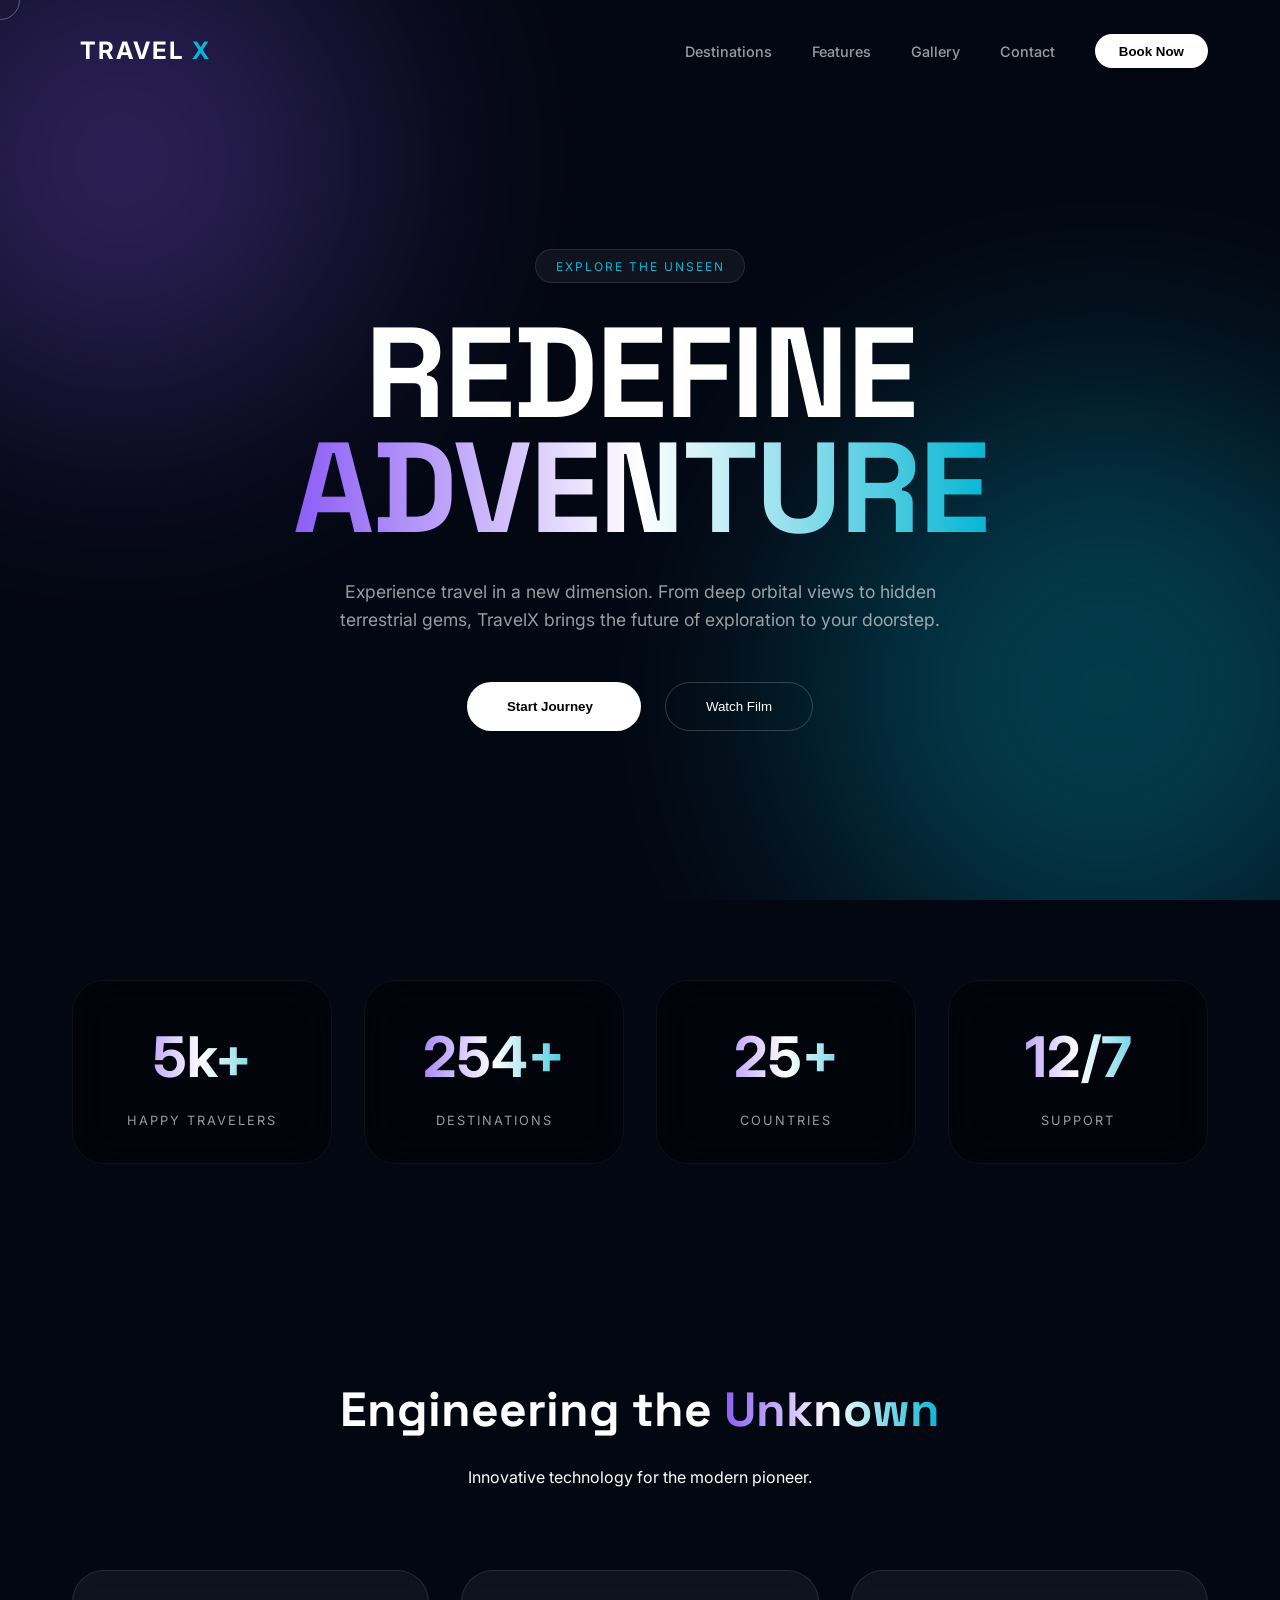
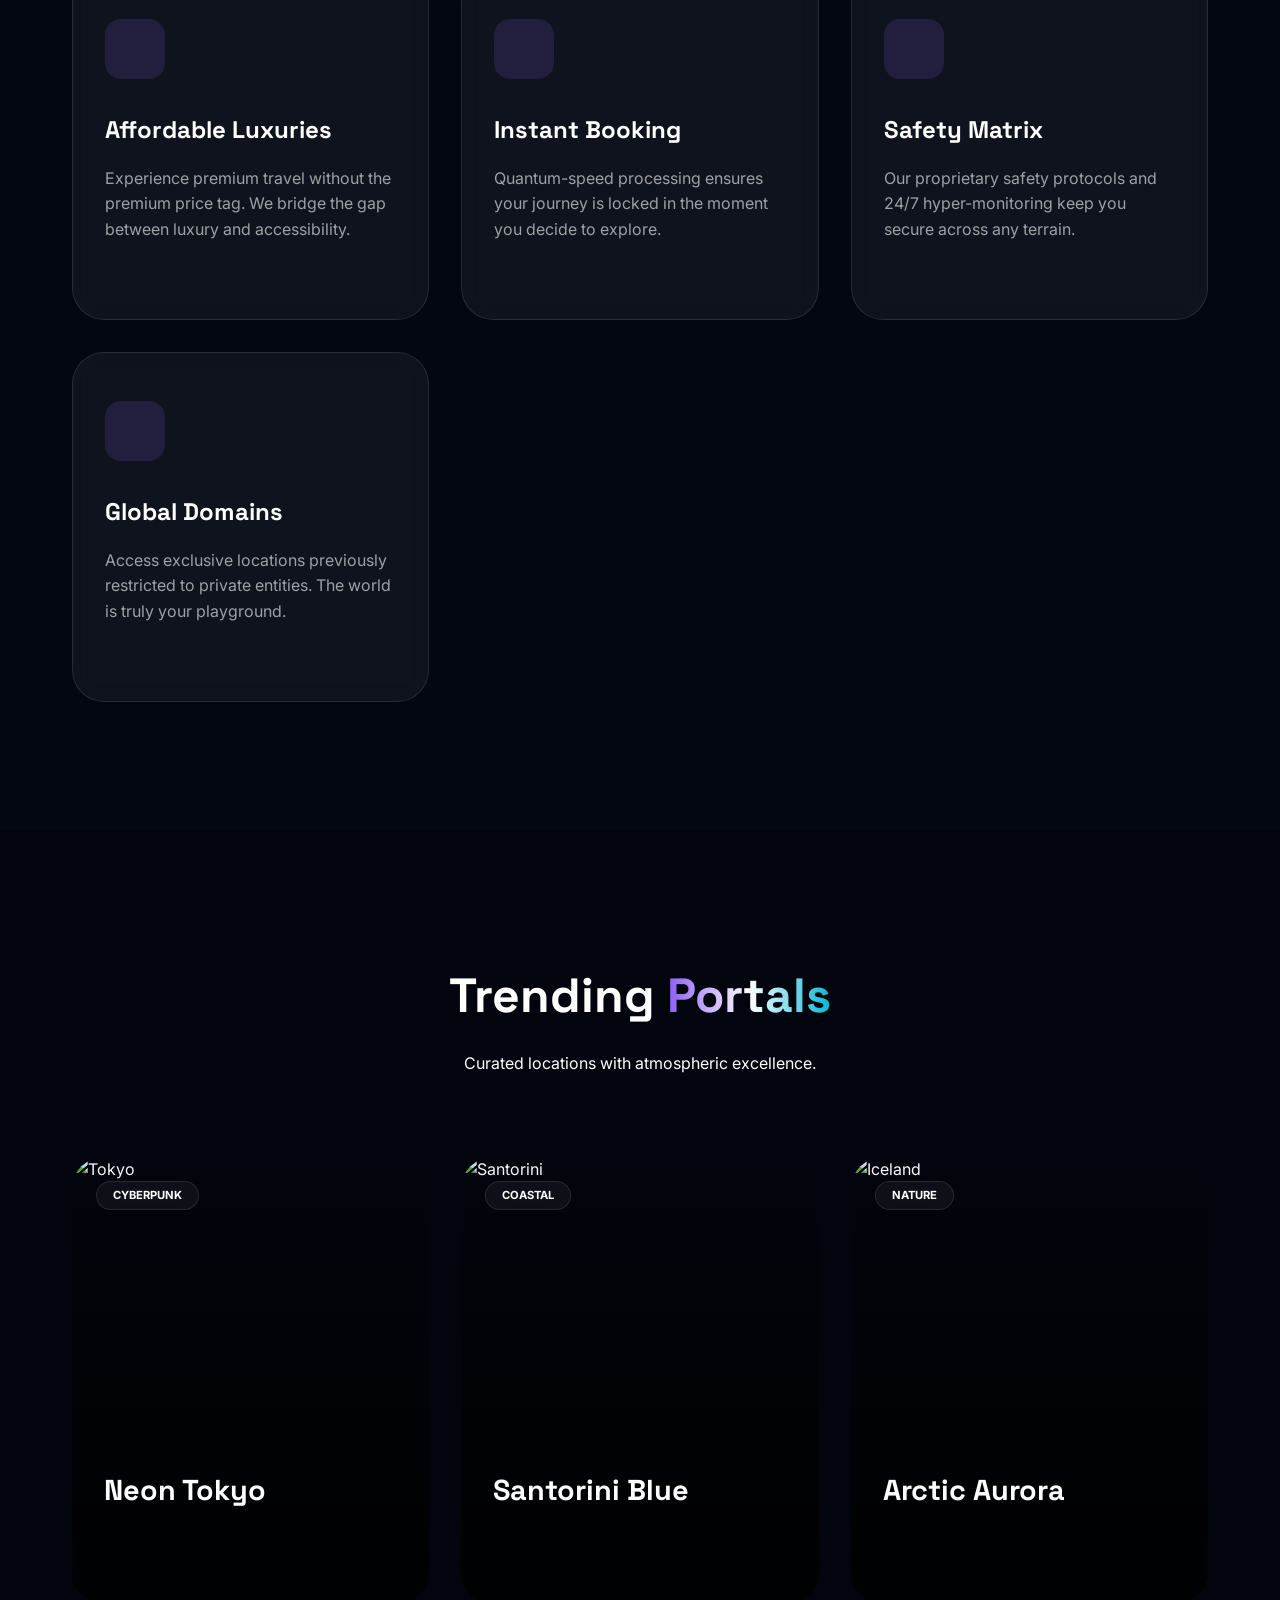
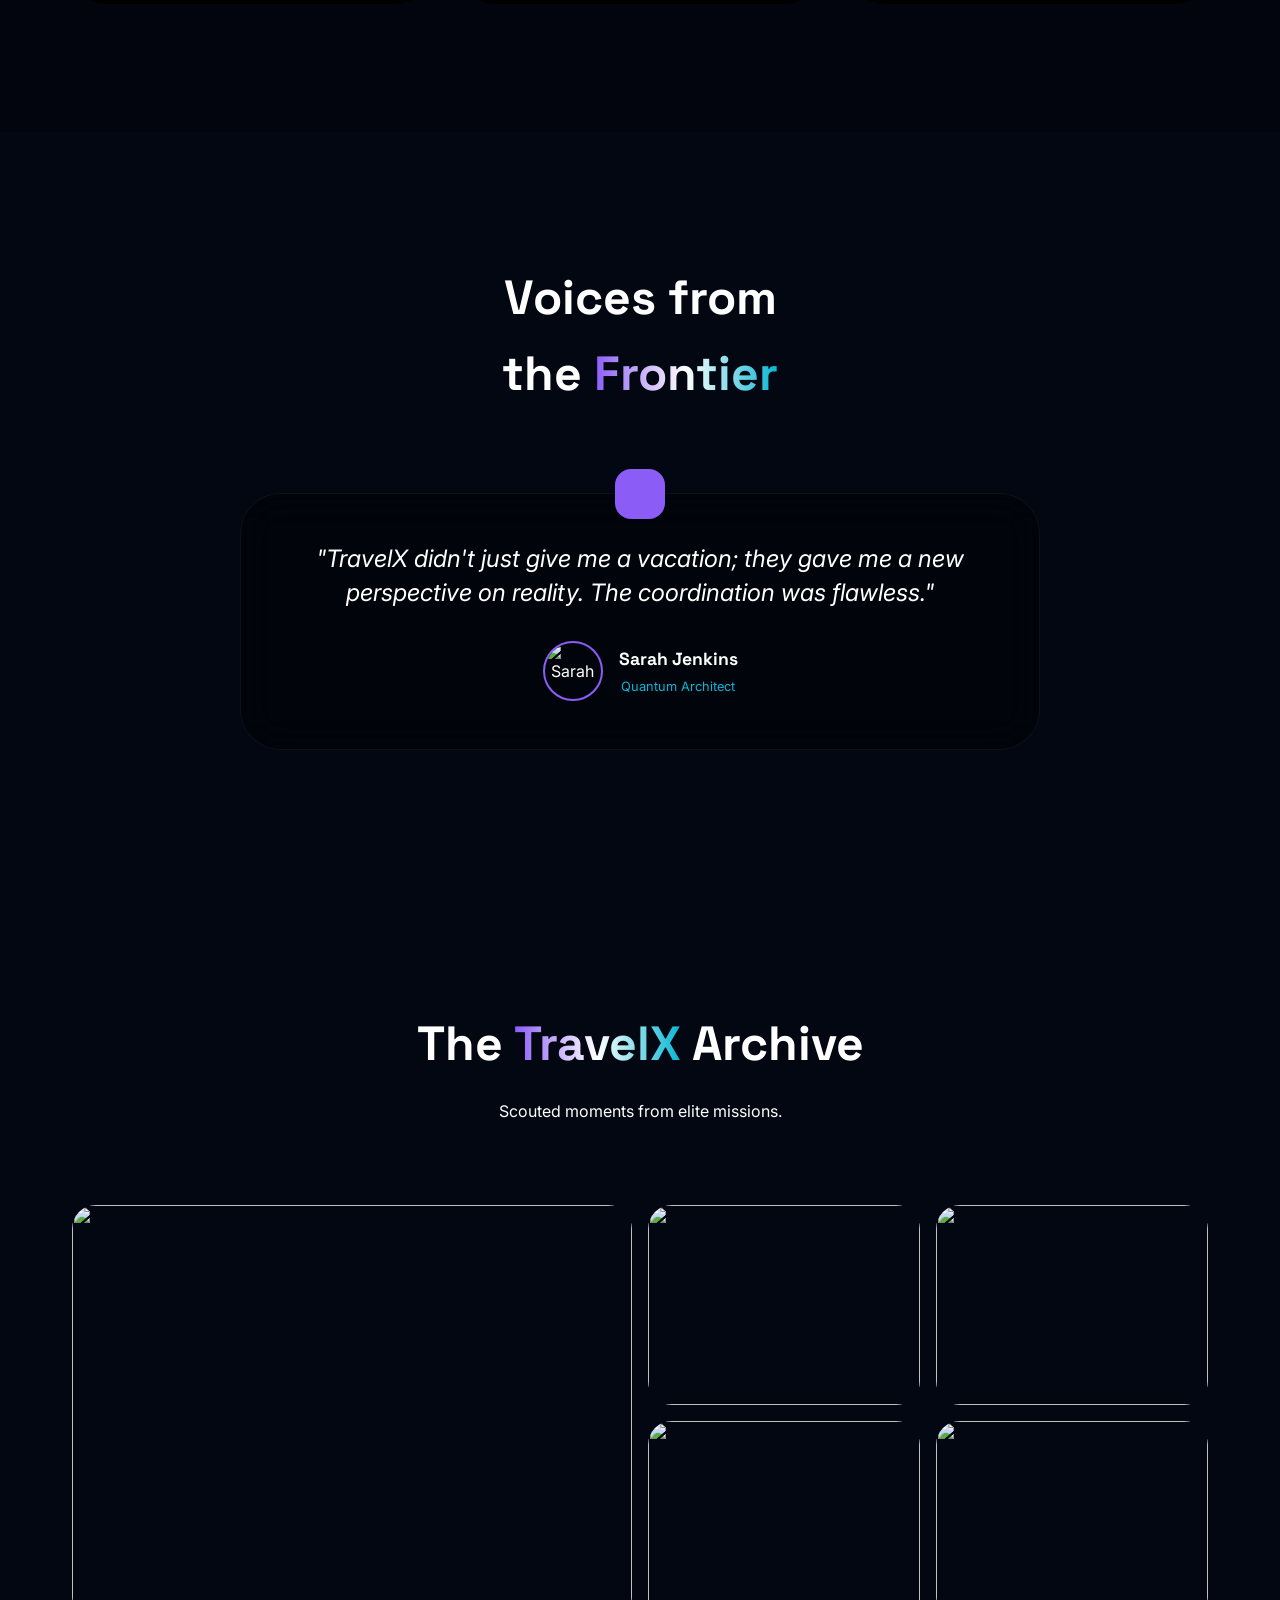
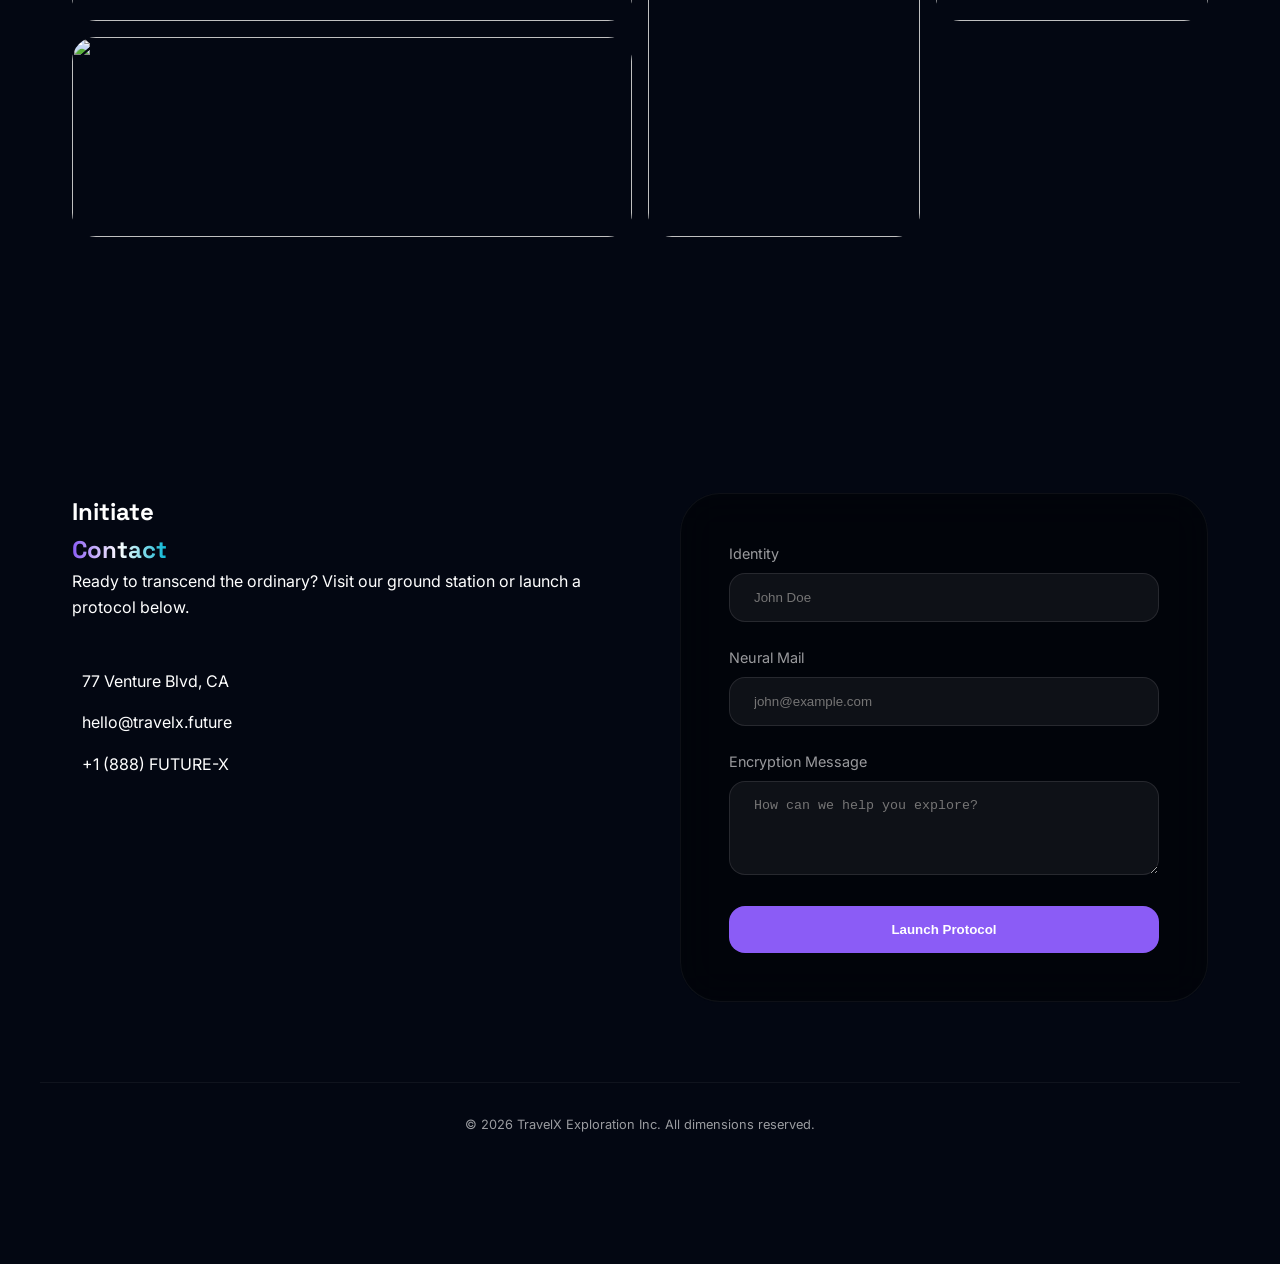
==== Level-1/Landing Page/landing_page.html @ e00debba "Added landing page project" ====
<!DOCTYPE html>
<html lang="en">
<head>
    <meta charset="UTF-8">
    <meta name="viewport" content="width=device-width, initial-scale=1.0">
    <title>TravelX | Redefine Adventure</title>
    <link rel="stylesheet" href="style.css">
    <!-- Lucide Icons -->
    <script src="https://unpkg.com/lucide@latest"></script>
</head>
<body>
    <!-- Custom Cursor -->
    <div id="custom-cursor"></div>
    <div id="cursor-follower"></div>

    <!-- Scroll Progress -->
    <div id="scroll-progress"></div>

    <!-- Navbar -->
    <nav>
        <div class="container nav-content">
            <div class="logo">
                <i data-lucide="plane" class="brand-icon"></i>
                TRAVEL<span>X</span>
            </div>
            <div class="nav-links">
                <a href="#destinations">Destinations</a>
                <a href="#features">Features</a>
                <a href="#gallery">Gallery</a>
                <a href="#contact">Contact</a>
                <button class="btn-nav">Book Now</button>
            </div>
            <button class="mobile-toggle" aria-label="Toggle Menu">
                <i data-lucide="menu"></i>
            </button>
        </div>
        <!-- Mobile Menu Overlay -->
        <div class="mobile-menu">
            <div class="mobile-menu-links">
                <a href="#destinations">Destinations</a>
                <a href="#features">Features</a>
                <a href="#gallery">Gallery</a>
                <a href="#contact">Contact</a>
                <button class="btn-nav">Book Now</button>
            </div>
        </div>
    </nav>

    <!-- Hero Section -->
    <section class="hero">
        <div class="hero-bg-blobs">
            <div class="blob blob-1"></div>
            <div class="blob blob-2"></div>
        </div>
        <div class="container reveal">
            <span class="hero-tag">EXPLORE THE UNSEEN</span>
            <h1>REDEFINE<br><span class="text-gradient">ADVENTURE</span></h1>
            <p>Experience travel in a new dimension. From deep orbital views to hidden terrestrial gems, TravelX brings the future of exploration to your doorstep.</p>
            <div class="hero-btns">
                <button class="btn-primary">Start Journey <i data-lucide="arrow-right"></i></button>
                <button class="btn-outline">Watch Film</button>
            </div>
        </div>
    </section>

    <!-- Stats Section -->
    <section class="stats">
        <div class="container stats-grid">
            <div class="stat-item glass-dark reveal">
                <div class="stat-number text-gradient" data-target="10" data-suffix="k+">0</div>
                <div class="stat-label">Happy Travelers</div>
            </div>
            <div class="stat-item glass-dark reveal" style="transition-delay: 0.1s;">
                <div class="stat-number text-gradient" data-target="500" data-suffix="+">0</div>
                <div class="stat-label">Destinations</div>
            </div>
            <div class="stat-item glass-dark reveal" style="transition-delay: 0.2s;">
                <div class="stat-number text-gradient" data-target="50" data-suffix="+">0</div>
                <div class="stat-label">Countries</div>
            </div>
            <div class="stat-item glass-dark reveal" style="transition-delay: 0.3s;">
                <div class="stat-number text-gradient" data-target="24" data-suffix="/7">0</div>
                <div class="stat-label">Support</div>
            </div>
        </div>
    </section>

    <!-- Features Section -->
    <section id="features" class="features">
        <div class="container">
            <div class="section-head reveal">
                <h2>Engineering the <span class="text-gradient">Unknown</span></h2>
                <p>Innovative technology for the modern pioneer.</p>
            </div>
            <div class="feature-grid">
                <div class="feature-card glass reveal">
                    <div class="feature-icon"><i data-lucide="dollar-sign"></i></div>
                    <h3>Affordable Luxuries</h3>
                    <p>Experience premium travel without the premium price tag. We bridge the gap between luxury and accessibility.</p>
                </div>
                <div class="feature-card glass reveal" style="transition-delay: 0.1s;">
                    <div class="feature-icon"><i data-lucide="zap"></i></div>
                    <h3>Instant Booking</h3>
                    <p>Quantum-speed processing ensures your journey is locked in the moment you decide to explore.</p>
                </div>
                <div class="feature-card glass reveal" style="transition-delay: 0.2s;">
                    <div class="feature-icon"><i data-lucide="shield"></i></div>
                    <h3>Safety Matrix</h3>
                    <p>Our proprietary safety protocols and 24/7 hyper-monitoring keep you secure across any terrain.</p>
                </div>
                <div class="feature-card glass reveal" style="transition-delay: 0.3s;">
                    <div class="feature-icon"><i data-lucide="globe"></i></div>
                    <h3>Global Domains</h3>
                    <p>Access exclusive locations previously restricted to private entities. The world is truly your playground.</p>
                </div>
            </div>
        </div>
    </section>

    <!-- Destinations Section -->
    <section id="destinations" class="destinations">
        <div class="container">
            <div class="section-head reveal">
                <h2>Trending <span class="text-gradient">Portals</span></h2>
                <p>Curated locations with atmospheric excellence.</p>
            </div>
            <div class="dest-grid">
                <div class="dest-card reveal">
                    <img src="https://images.unsplash.com/photo-1540959733332-eab4deabeeaf?auto=format&fit=crop&q=80&w=800" alt="Tokyo">
                    <div class="dest-overlay">
                        <div class="dest-tag glass">Cyberpunk</div>
                        <div class="dest-info">
                            <h3>Neon Tokyo</h3>
                            <div class="dest-meta">
                                <span>Starting from $1,299</span>
                                <i data-lucide="heart"></i>
                            </div>
                        </div>
                    </div>
                </div>
                <div class="dest-card reveal" style="transition-delay: 0.1s;">
                    <img src="https://images.unsplash.com/photo-1570077188670-e3a8d69ac5ff?auto=format&fit=crop&q=80&w=800" alt="Santorini">
                    <div class="dest-overlay">
                        <div class="dest-tag glass">Coastal</div>
                        <div class="dest-info">
                            <h3>Santorini Blue</h3>
                            <div class="dest-meta">
                                <span>Starting from $2,499</span>
                                <i data-lucide="heart"></i>
                            </div>
                        </div>
                    </div>
                </div>
                <div class="dest-card reveal" style="transition-delay: 0.2s;">
                    <img src="https://images.unsplash.com/photo-1476610182048-b716b801861e?auto=format&fit=crop&q=80&w=800" alt="Iceland">
                    <div class="dest-overlay">
                        <div class="dest-tag glass">Nature</div>
                        <div class="dest-info">
                            <h3>Arctic Aurora</h3>
                            <div class="dest-meta">
                                <span>Starting from $3,199</span>
                                <i data-lucide="heart"></i>
                            </div>
                        </div>
                    </div>
                </div>
            </div>
        </div>
    </section>

    <!-- Testimonials Section -->
    <section class="testimonials">
        <div class="container">
            <div class="section-head reveal">
                <h2>Voices from <br>the <span class="text-gradient">Frontier</span></h2>
            </div>
            <div class="testimonial-carousel">
                <div class="testimonial-item glass-dark reveal">
                    <div class="quote-icon"><i data-lucide="quote"></i></div>
                    <p>"TravelX didn't just give me a vacation; they gave me a new perspective on reality. The coordination was flawless."</p>
                    <div class="tester-info">
                        <img src="https://i.pravatar.cc/150?u=sarah" alt="Sarah">
                        <div>
                            <h4>Sarah Jenkins</h4>
                            <span>Quantum Architect</span>
                        </div>
                    </div>
                </div>
            </div>
        </div>
    </section>

    <!-- Gallery Section -->
    <section id="gallery" class="gallery">
        <div class="container">
            <div class="section-head reveal">
                <h2>The <span class="text-gradient">TravelX</span> Archive</h2>
                <p>Scouted moments from elite missions.</p>
            </div>
            <div class="gallery-grid">
                <div class="gallery-item span-2 row-2 reveal"><img src="https://images.unsplash.com/photo-1530789253388-582c481c54b0?auto=format&fit=crop&q=80" alt=""></div>
                <div class="gallery-item reveal"><img src="https://images.unsplash.com/photo-1502791451862-7bd8c1df43a7?auto=format&fit=crop&q=80" alt=""></div>
                <div class="gallery-item reveal"><img src="https://images.unsplash.com/photo-1488085061387-422e29b40080?auto=format&fit=crop&q=80" alt=""></div>
                <div class="gallery-item row-2 reveal"><img src="https://images.unsplash.com/photo-1507525428034-b723cf961d3e?auto=format&fit=crop&q=80" alt=""></div>
                <div class="gallery-item reveal"><img src="https://images.unsplash.com/photo-1469854523086-cc02fe5d8800?auto=format&fit=crop&q=80" alt=""></div>
                <div class="gallery-item span-2 reveal"><img src="https://images.unsplash.com/photo-1441974231531-c6227db76b6e?auto=format&fit=crop&q=80" alt=""></div>
            </div>
        </div>
    </section>

    <!-- Contact Section -->
    <section id="contact" class="contact">
        <div class="container contact-layout">
            <div class="contact-info reveal">
                <h2>Initiate <br><span class="text-gradient">Contact</span></h2>
                <p>Ready to transcend the ordinary? Visit our ground station or launch a protocol below.</p>
                <div style="margin-top: 3rem;">
                    <p style="margin-bottom: 1rem;"><i data-lucide="map-pin" style="margin-right: 10px;"></i> 77 Venture Blvd, CA</p>
                    <p style="margin-bottom: 1rem;"><i data-lucide="mail" style="margin-right: 10px;"></i> hello@travelx.future</p>
                    <p><i data-lucide="phone" style="margin-right: 10px;"></i> +1 (888) FUTURE-X</p>
                </div>
            </div>
            <div class="contact-form glass-dark reveal">
                <form onsubmit="return false">
                    <div class="form-group">
                        <label>Identity</label>
                        <input type="text" placeholder="John Doe">
                    </div>
                    <div class="form-group">
                        <label>Neural Mail</label>
                        <input type="email" placeholder="john@example.com">
                    </div>
                    <div class="form-group">
                        <label>Encryption Message</label>
                        <textarea rows="4" placeholder="How can we help you explore?"></textarea>
                    </div>
                    <button class="btn-submit">Launch Protocol</button>
                </form>
            </div>
        </div>
        <footer class="container" style="margin-top: 5rem; text-align: center; color: var(--text-dim); font-size: 0.8rem; border-top: 1px solid rgba(255,255,255,0.05); padding-top: 2rem;">
            <p>© 2026 TravelX Exploration Inc. All dimensions reserved.</p>
        </footer>
    </section>

    <script src="script.js"></script>
    <script>
        // Init Lucide Icons
        lucide.createIcons();
    </script>
</body>
</html>
---- Level-1/Landing Page/style.css ----
/* 
 * TravelX - Premium Modern Landing Page Styles
 */

@import url('https://fonts.googleapis.com/css2?family=Inter:wght@300;400;500;600&family=Space+Grotesk:wght@300;400;500;600;700&display=swap');

:root {
    --brand-primary: #8b5cf6;
    --brand-secondary: #06b6d4;
    --bg-dark: #030712;
    --text-white: #ffffff;
    --text-dim: rgba(255, 255, 255, 0.6);
    --glass-bg: rgba(255, 255, 255, 0.05);
    --glass-border: rgba(255, 255, 255, 0.1);
    --font-sans: 'Inter', sans-serif;
    --font-display: 'Space Grotesk', sans-serif;
}

* {
    margin: 0;
    padding: 0;
    box-sizing: border-box;
    scroll-behavior: smooth;
}

body {
    background-color: var(--bg-dark);
    color: var(--text-white);
    font-family: var(--font-sans);
    line-height: 1.6;
    overflow-x: hidden;
    cursor: none; /* Custom cursor */
}

h1, h2, h3, h4 {
    font-family: var(--font-display);
    font-weight: 700;
}

.container {
    max-width: 1200px;
    margin: 0 auto;
    padding: 0 2rem;
}

/* Custom Cursor */
#custom-cursor {
    position: fixed;
    width: 20px;
    height: 20px;
    background: white;
    border-radius: 50%;
    pointer-events: none;
    z-index: 9999;
    mix-blend-mode: difference;
    transition: transform 0.1s ease-out, opacity 0.3s ease;
    transform: translate(-50%, -50%);
    opacity: 0;
}

#custom-cursor.active {
    opacity: 1;
}

#cursor-follower {
    position: fixed;
    width: 40px;
    height: 40px;
    border: 1px solid rgba(255,255,255,0.3);
    border-radius: 50%;
    pointer-events: none;
    z-index: 9998;
    transition: transform 0.15s ease-out;
    transform: translate(-50%, -50%);
}

/* Glassmorphism */
.glass {
    background: var(--glass-bg);
    backdrop-filter: blur(12px);
    -webkit-backdrop-filter: blur(12px);
    border: 1px solid var(--glass-border);
}

.glass-dark {
    background: rgba(0, 0, 0, 0.4);
    backdrop-filter: blur(20px);
    -webkit-backdrop-filter: blur(20px);
    border: 1px solid rgba(255, 255, 255, 0.05);
}

/* Typography Gradient */
.text-gradient {
    background: linear-gradient(to right, var(--brand-primary), #fff, var(--brand-secondary));
    -webkit-background-clip: text;
    -webkit-text-fill-color: transparent;
    background-clip: text;
}

/* Scroll Progress */
#scroll-progress {
    position: fixed;
    top: 0;
    left: 0;
    width: 0%;
    height: 3px;
    background: linear-gradient(to right, var(--brand-primary), var(--brand-secondary));
    z-index: 2000;
}

/* Navbar */
nav {
    position: fixed;
    top: 0;
    left: 0;
    width: 100%;
    z-index: 1000;
    padding: 2rem 0;
    transition: all 0.5s ease;
}

nav.scrolled {
    padding: 1rem 0;
    background: rgba(3, 7, 18, 0.8);
    backdrop-filter: blur(20px);
    border-bottom: 1px solid var(--glass-border);
}

.nav-content {
    display: flex;
    justify-content: space-between;
    align-items: center;
}

.logo {
    font-size: 1.5rem;
    font-weight: 700;
    display: flex;
    align-items: center;
    gap: 0.5rem;
    letter-spacing: 2px;
}

.logo span {
    color: var(--brand-secondary);
}

.nav-links {
    display: flex;
    gap: 2.5rem;
    align-items: center;
}

.nav-links a {
    text-decoration: none;
    color: var(--text-dim);
    font-size: 0.9rem;
    font-weight: 500;
    transition: color 0.3s ease;
    position: relative;
}

.nav-links a:hover {
    color: var(--text-white);
}

.nav-links a::after {
    content: '';
    position: absolute;
    bottom: -5px;
    left: 0;
    width: 0;
    height: 2px;
    background: var(--brand-primary);
    transition: width 0.3s ease;
}

.nav-links a:hover::after {
    width: 100%;
}

.btn-nav {
    padding: 0.6rem 1.5rem;
    background: white;
    color: black;
    border-radius: 50px;
    font-weight: 600;
    border: none;
    cursor: pointer;
    transition: all 0.3s ease;
}

.btn-nav:hover {
    background: var(--brand-primary);
    color: white;
    box-shadow: 0 0 20px rgba(139, 92, 246, 0.5);
}

/* Hero Section */
.hero {
    height: 100vh;
    display: flex;
    align-items: center;
    justify-content: center;
    position: relative;
    text-align: center;
    padding-top: 80px;
    overflow: hidden;
}

.hero-bg-blobs {
    position: absolute;
    inset: 0;
    z-index: -1;
}

.blob {
    position: absolute;
    border-radius: 50%;
    filter: blur(120px);
    opacity: 0.3;
    animation: float-blob 20s infinite alternate;
}

.blob-1 {
    width: 500px;
    height: 500px;
    background: var(--brand-primary);
    top: -10%;
    left: -10%;
}

.blob-2 {
    width: 600px;
    height: 600px;
    background: var(--brand-secondary);
    bottom: -10%;
    right: -10%;
    animation-delay: -5s;
}

@keyframes float-blob {
    0% { transform: translate(0, 0) scale(1); }
    100% { transform: translate(100px, 50px) scale(1.2); }
}

.hero-tag {
    display: inline-block;
    padding: 0.4rem 1.2rem;
    border: 1px solid var(--glass-border);
    border-radius: 50px;
    font-size: 0.75rem;
    letter-spacing: 2px;
    color: var(--brand-secondary);
    margin-bottom: 2rem;
    background: var(--glass-bg);
}

.hero h1 {
    font-size: clamp(3rem, 10vw, 8rem);
    line-height: 0.9;
    margin-bottom: 2rem;
    letter-spacing: -2px;
}

.hero p {
    max-width: 600px;
    margin: 0 auto 3rem;
    color: var(--text-dim);
    font-size: 1.1rem;
}

.hero-btns {
    display: flex;
    gap: 1.5rem;
    justify-content: center;
}

.btn-primary {
    padding: 1rem 2.5rem;
    background: var(--text-white);
    color: black;
    border-radius: 50px;
    font-weight: 700;
    border: none;
    cursor: pointer;
    display: flex;
    align-items: center;
    gap: 0.5rem;
    transition: all 0.3s ease;
}

.btn-primary:hover {
    background: var(--brand-primary);
    color: white;
    transform: translateY(-5px);
    box-shadow: 0 10px 30px rgba(139, 92, 246, 0.4);
}

.btn-outline {
    padding: 1rem 2.5rem;
    background: transparent;
    color: white;
    border: 1px solid rgba(255,255,255,0.2);
    border-radius: 50px;
    font-weight: 500;
    cursor: pointer;
    transition: all 0.3s ease;
}

.btn-outline:hover {
    background: rgba(255,255,255,0.1);
}

/* Stats Section */
.stats {
    padding: 5rem 0;
}

.stats-grid {
    display: grid;
    grid-template-columns: repeat(auto-fit, minmax(200px, 1fr));
    gap: 2rem;
}

.stat-item {
    padding: 2rem;
    text-align: center;
    border-radius: 2rem;
}

.stat-number {
    font-size: 3.5rem;
    font-weight: 700;
    margin-bottom: 0.5rem;
}

.stat-label {
    text-transform: uppercase;
    letter-spacing: 2px;
    font-size: 0.8rem;
    color: var(--text-dim);
}

/* Features Section */
.features {
    padding: 8rem 0;
}

.section-head {
    text-align: center;
    margin-bottom: 5rem;
}

.section-head h2 {
    font-size: 3rem;
    margin-bottom: 1rem;
}

.feature-grid {
    display: grid;
    grid-template-columns: repeat(auto-fit, minmax(280px, 1fr));
    gap: 2rem;
}

.feature-card {
    padding: 3rem 2rem;
    border-radius: 2rem;
    transition: all 0.3s ease;
    position: relative;
    overflow: hidden;
    height: 350px;
}

.feature-card:hover {
    border-color: var(--brand-primary);
}

.feature-icon {
    width: 60px;
    height: 60px;
    background: rgba(139, 92, 246, 0.15);
    border-radius: 1rem;
    display: flex;
    align-items: center;
    justify-content: center;
    margin-bottom: 2rem;
    color: var(--brand-primary);
    transition: all 0.5s ease;
}

.feature-card:hover .feature-icon {
    background: var(--brand-primary);
    color: white;
    transform: scale(1.1);
}

.feature-card h3 {
    font-size: 1.5rem;
    margin-bottom: 1rem;
}

.feature-card p {
    color: var(--text-dim);
}

/* Destinations Section */
.destinations {
    padding: 8rem 0;
    background: rgba(0,0,0,0.3);
}

.dest-grid {
    display: grid;
    grid-template-columns: repeat(auto-fit, minmax(350px, 1fr));
    gap: 2rem;
}

.dest-card {
    position: relative;
    aspect-ratio: 4/5;
    border-radius: 2rem;
    overflow: hidden;
    cursor: pointer;
}

.dest-card img {
    width: 100%;
    height: 100%;
    object-fit: cover;
    transition: transform 0.7s ease;
}

.dest-card:hover img {
    transform: scale(1.1);
}

.dest-overlay {
    position: absolute;
    inset: 0;
    background: linear-gradient(to top, rgba(0,0,0,0.9), transparent);
    padding: 2rem;
    display: flex;
    flex-direction: column;
    justify-content: flex-end;
}

.dest-tag {
    position: absolute;
    top: 1.5rem;
    left: 1.5rem;
    padding: 0.3rem 1rem;
    border-radius: 50px;
    font-size: 0.7rem;
    font-weight: 700;
    text-transform: uppercase;
}

.dest-info h3 {
    font-size: 1.8rem;
    margin-bottom: 0.5rem;
}

.dest-meta {
    display: flex;
    justify-content: space-between;
    align-items: center;
    border-top: 1px solid rgba(255,255,255,0.1);
    margin-top: 1rem;
    padding-top: 1rem;
    opacity: 0;
    transform: translateY(20px);
    transition: all 0.5s ease;
}

.dest-card:hover .dest-meta {
    opacity: 1;
    transform: translateY(0);
}

/* Scroll Revel Classes */
.reveal {
    opacity: 0;
    transform: translateY(30px);
    transition: all 0.8s cubic-bezier(0.4, 0, 0.2, 1);
}

.reveal.active {
    opacity: 1;
    transform: translateY(0);
}

/* Testimonials Section */
.testimonials {
    padding: 8rem 0;
    overflow: hidden;
}

.testimonial-carousel {
    max-width: 800px;
    margin: 0 auto;
}

.testimonial-item {
    padding: 3rem;
    border-radius: 2.5rem;
    position: relative;
    text-align: center;
}

.quote-icon {
    position: absolute;
    top: -25px;
    left: 50%;
    transform: translateX(-50%);
    width: 50px;
    height: 50px;
    background: var(--brand-primary);
    border-radius: 1rem;
    display: flex;
    align-items: center;
    justify-content: center;
}

.testimonial-item p {
    font-size: 1.5rem;
    font-style: italic;
    color: var(--text-white);
    margin-bottom: 2rem;
    line-height: 1.4;
}

.tester-info {
    display: flex;
    align-items: center;
    justify-content: center;
    gap: 1rem;
}

.tester-info img {
    width: 60px;
    height: 60px;
    border-radius: 50%;
    border: 2px solid var(--brand-primary);
}

.tester-info h4 {
    font-size: 1.1rem;
    margin-bottom: 0.2rem;
}

.tester-info span {
    font-size: 0.8rem;
    color: var(--brand-secondary);
    display: block;
}

/* Gallery Masonry */
.gallery {
    padding: 8rem 0;
}

.gallery-grid {
    display: grid;
    grid-template-columns: repeat(4, 1fr);
    grid-auto-rows: 200px;
    gap: 1rem;
}

.gallery-item {
    border-radius: 1.5rem;
    overflow: hidden;
    position: relative;
}

.gallery-item img {
    width: 100%;
    height: 100%;
    object-fit: cover;
    transition: transform 0.5s ease;
}

.gallery-item:hover img {
    transform: scale(1.1);
}

.span-2 { grid-column: span 2; }
.row-2 { grid-row: span 2; }

/* Contact Section */
.contact {
    padding: 8rem 0;
}

.contact-layout {
    display: grid;
    grid-template-columns: 1fr 1fr;
    gap: 5rem;
}

.contact-form {
    padding: 3rem;
    border-radius: 2.5rem;
}

.form-group {
    margin-bottom: 1.5rem;
}

.form-group label {
    display: block;
    margin-bottom: 0.5rem;
    color: var(--text-dim);
    font-size: 0.9rem;
}

.form-group input, .form-group textarea, .form-group select {
    width: 100%;
    padding: 1rem 1.5rem;
    background: rgba(255,255,255,0.05);
    border: 1px solid rgba(255,255,255,0.1);
    border-radius: 1rem;
    color: white;
    outline: none;
    transition: all 0.3s ease;
}

.form-group input:focus, .form-group textarea:focus {
    border-color: var(--brand-primary);
    background: rgba(255,255,255,0.1);
}

.btn-submit {
    width: 100%;
    padding: 1rem;
    background: var(--brand-primary);
    color: white;
    border: none;
    border-radius: 1rem;
    font-weight: 700;
    cursor: pointer;
    transition: all 0.3s ease;
}

.btn-submit:hover {
    box-shadow: 0 0 20px rgba(139, 92, 246, 0.4);
    transform: translateY(-2px);
}

/* Responsive */
.mobile-toggle {
    display: none;
    background: transparent;
    border: none;
    color: white;
    cursor: pointer;
    z-index: 1001;
}

.mobile-menu {
    position: fixed;
    top: 0;
    right: -100%;
    width: 100%;
    height: 100vh;
    background: var(--bg-dark);
    z-index: 999;
    padding: 8rem 2rem;
    transition: right 0.5s cubic-bezier(0.4, 0, 0.2, 1);
    display: flex;
    flex-direction: column;
    align-items: center;
}

.mobile-menu.active {
    right: 0;
}

.mobile-menu-links {
    display: flex;
    flex-direction: column;
    gap: 2rem;
    align-items: center;
}

.mobile-menu-links a {
    text-decoration: none;
    color: var(--text-white);
    font-size: 1.5rem;
    font-weight: 600;
    font-family: var(--font-display);
}

@media (max-width: 1024px) {
    .nav-links { display: none; }
    .mobile-toggle { display: block; }
    .contact-layout { grid-template-columns: 1fr; gap: 3rem; }
    .gallery-grid { grid-template-columns: repeat(2, 1fr); grid-auto-rows: 150px; }
    body { cursor: auto; }
    #custom-cursor, #cursor-follower { display: none; }
    
    .hero h1 { font-size: clamp(3rem, 15vw, 6rem); }
    .feature-grid { grid-template-columns: repeat(auto-fit, minmax(250px, 1fr)); }
}

@media (max-width: 768px) {
    .hero { padding-top: 60px; }
    .hero h1 { font-size: 3.5rem; }
    .hero-btns { flex-direction: column; width: 100%; max-width: 300px; margin: 0 auto; }
    .btn-primary, .btn-outline { width: 100%; justify-content: center; }
    
    .stats-grid { grid-template-columns: 1fr 1fr; gap: 1rem; }
    .stat-item { padding: 1.5rem 1rem; }
    .stat-number { font-size: 2.5rem; }
    
    .section-head h2 { font-size: 2.2rem; }
    .dest-grid { grid-template-columns: 1fr; }
    .contact-form { padding: 2rem 1.5rem; }
    
    .container { padding: 0 1.5rem; }
    section { padding: 5rem 0; }
}

@media (max-width: 480px) {
    .hero h1 { font-size: 2.8rem; }
    .stats-grid { grid-template-columns: 1fr; }
    .gallery-grid { grid-template-columns: 1fr; grid-auto-rows: 200px; }
    .gallery-item.span-2 { grid-column: span 1; }
    .gallery-item.row-2 { grid-row: span 1; }
}
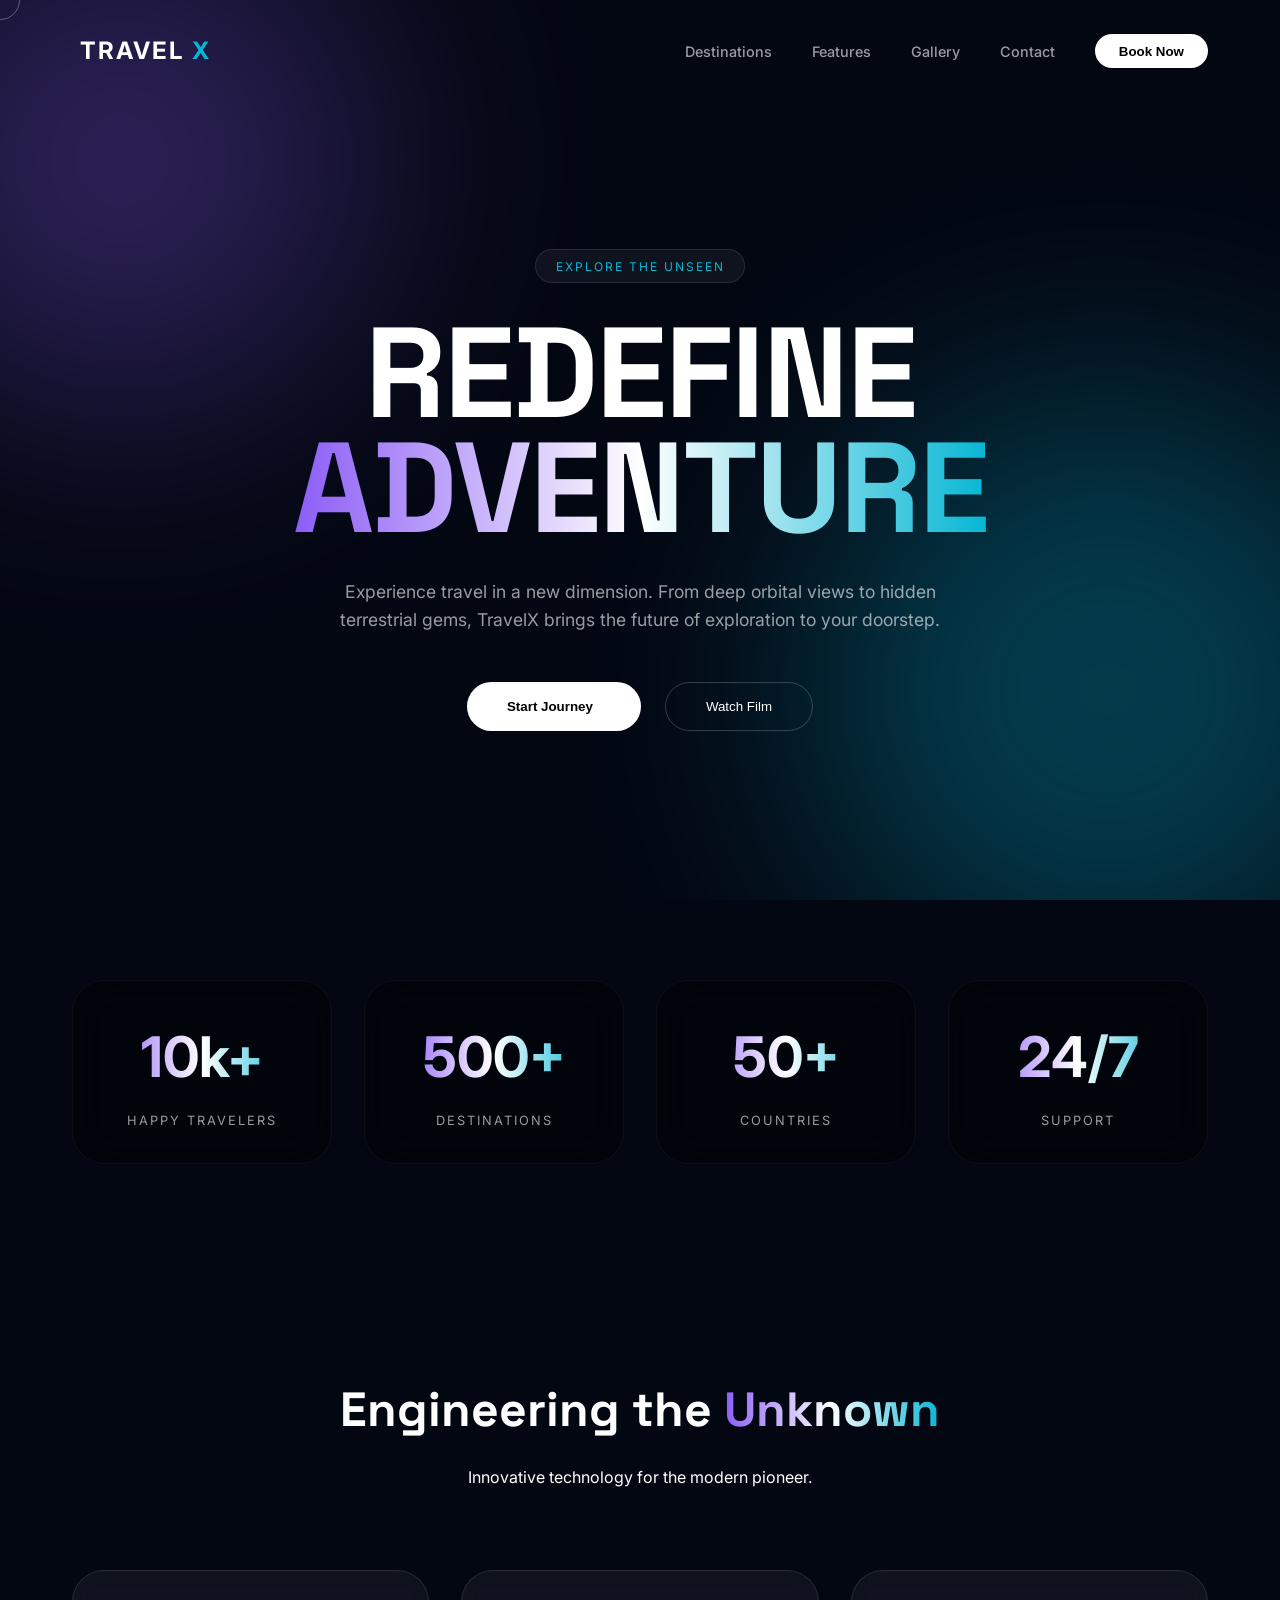
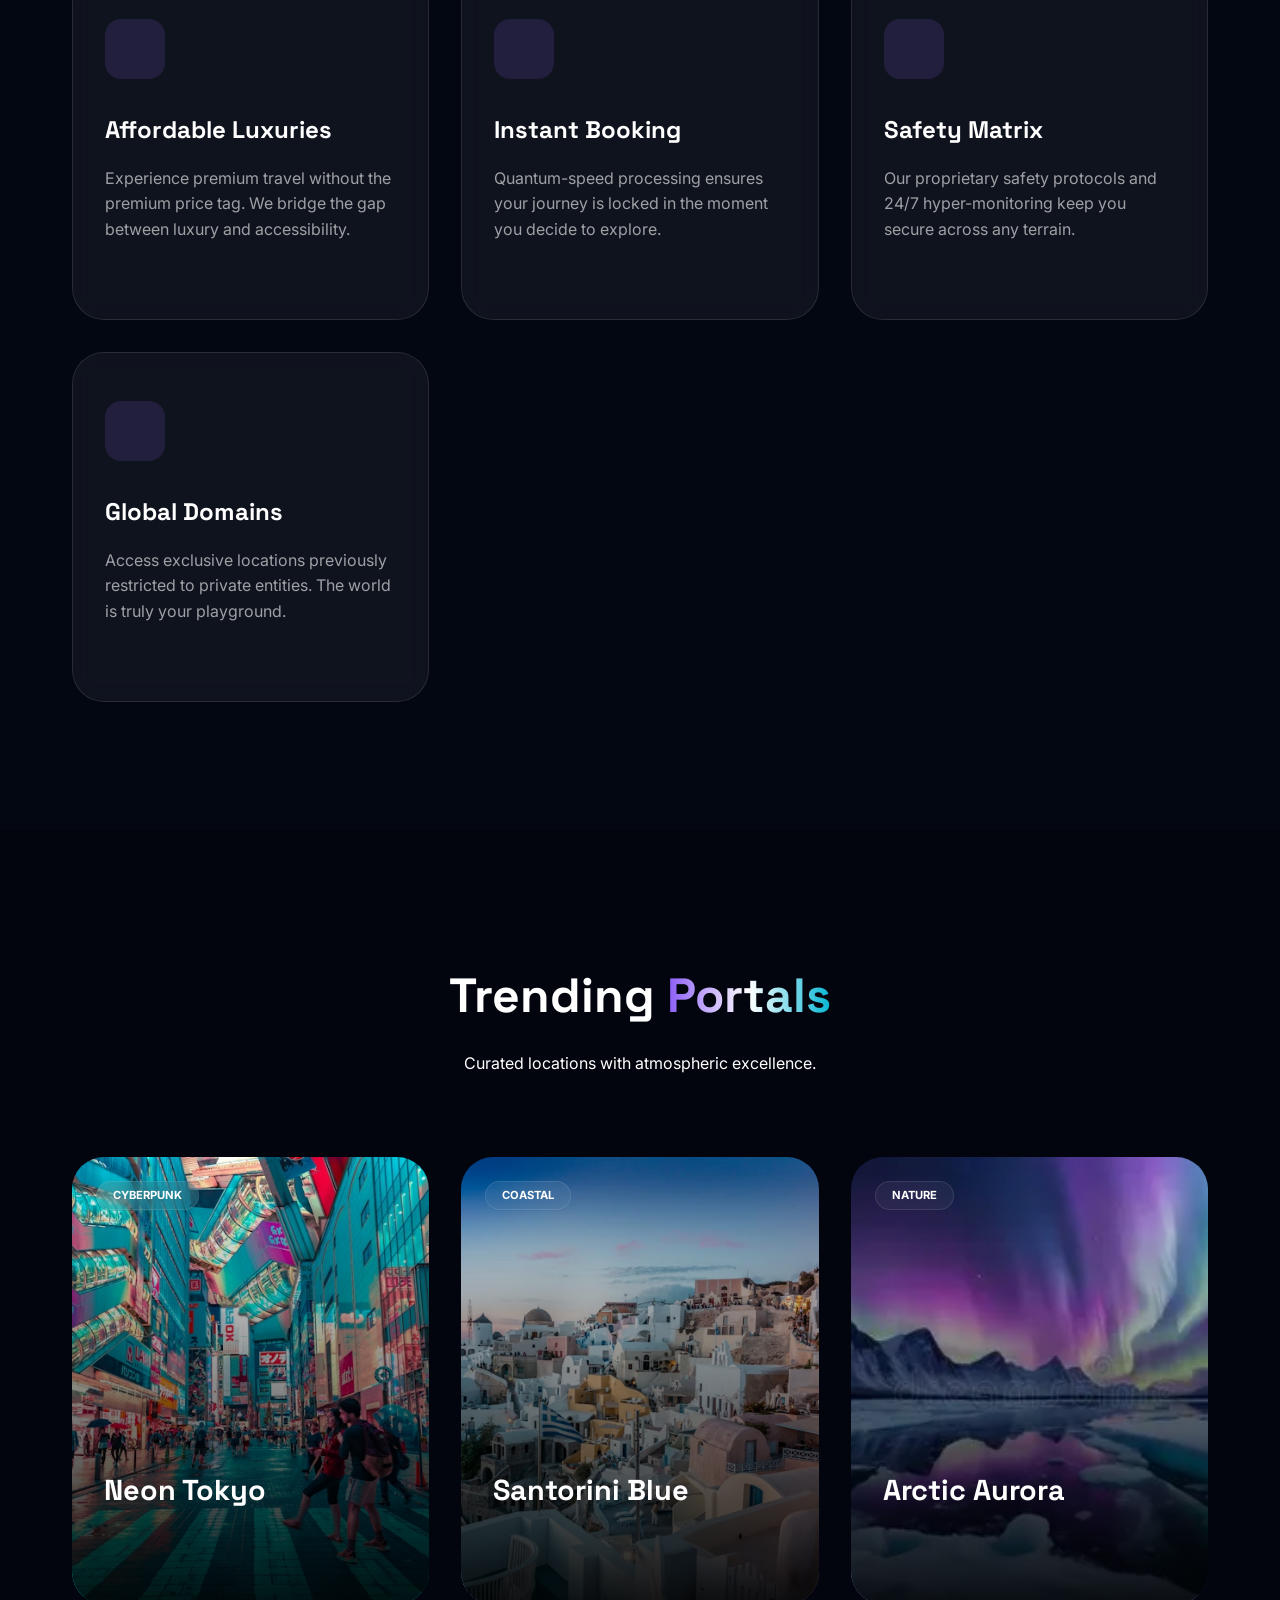
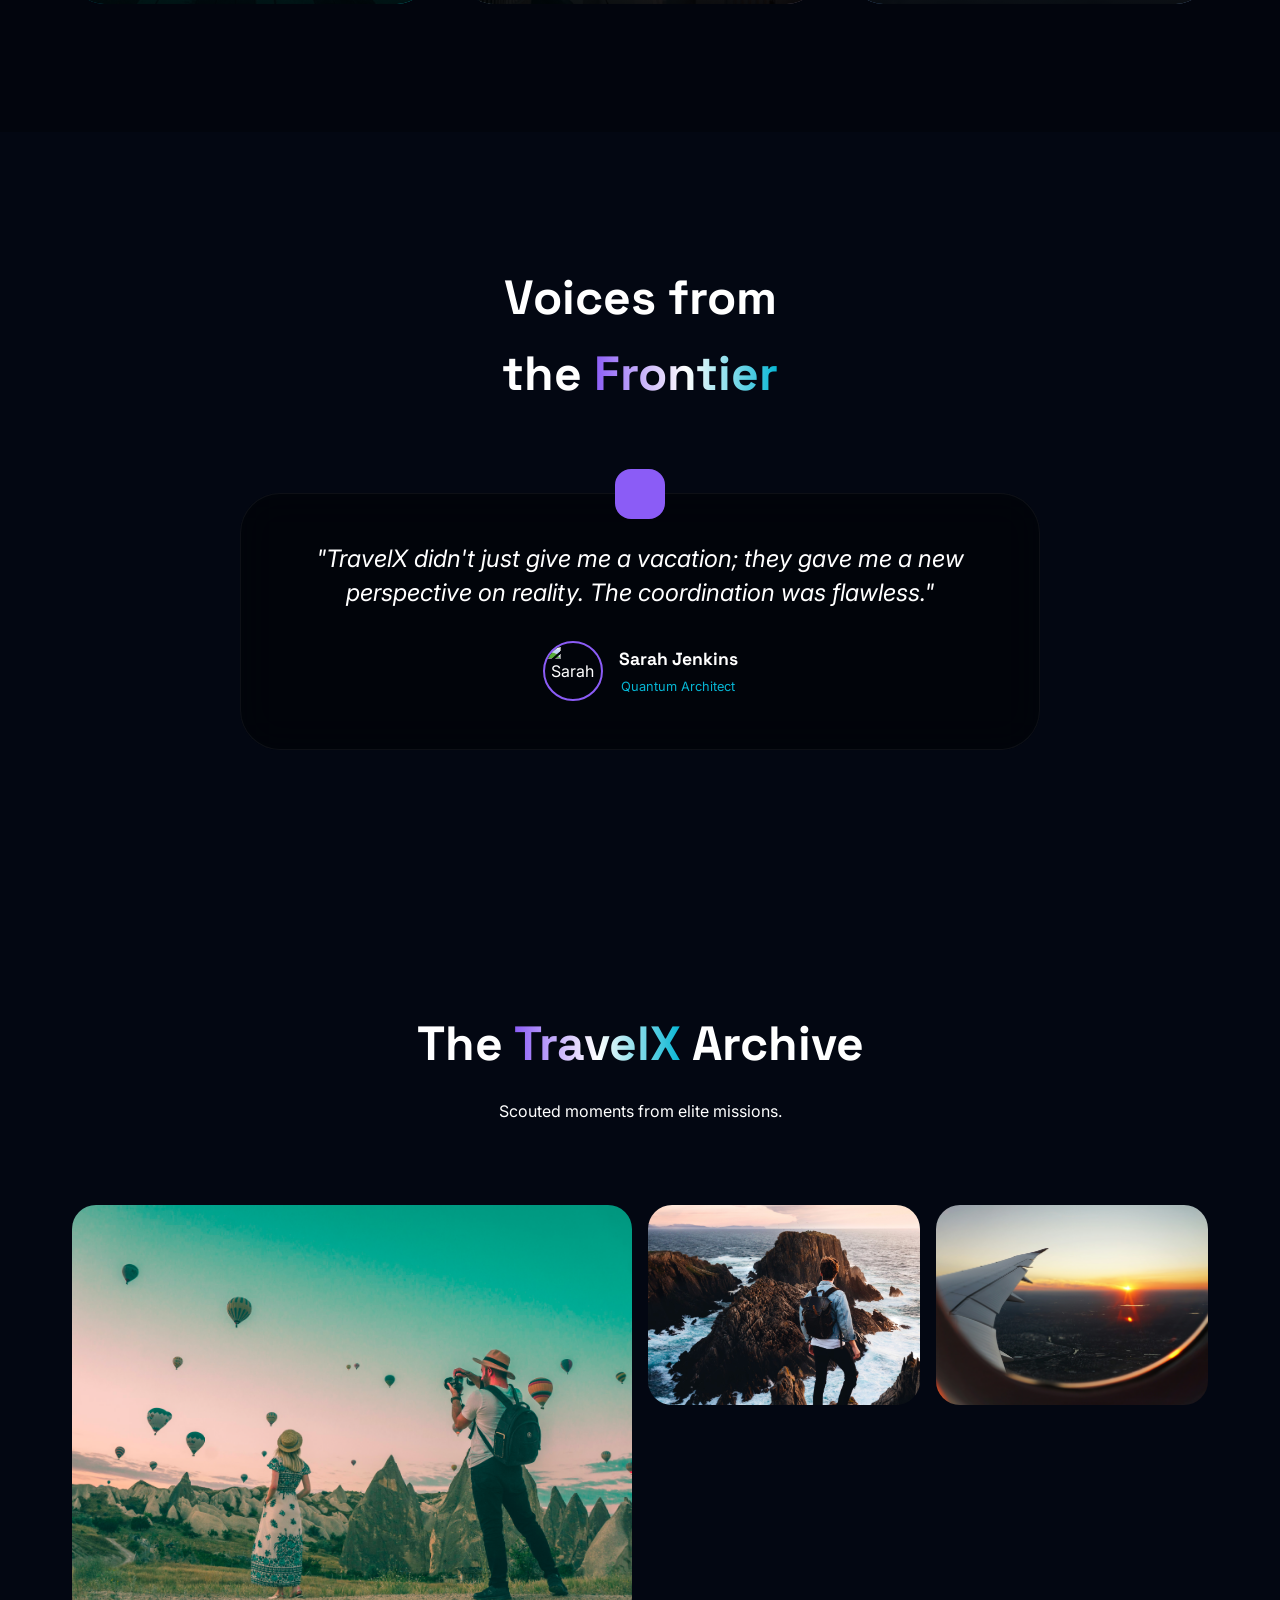
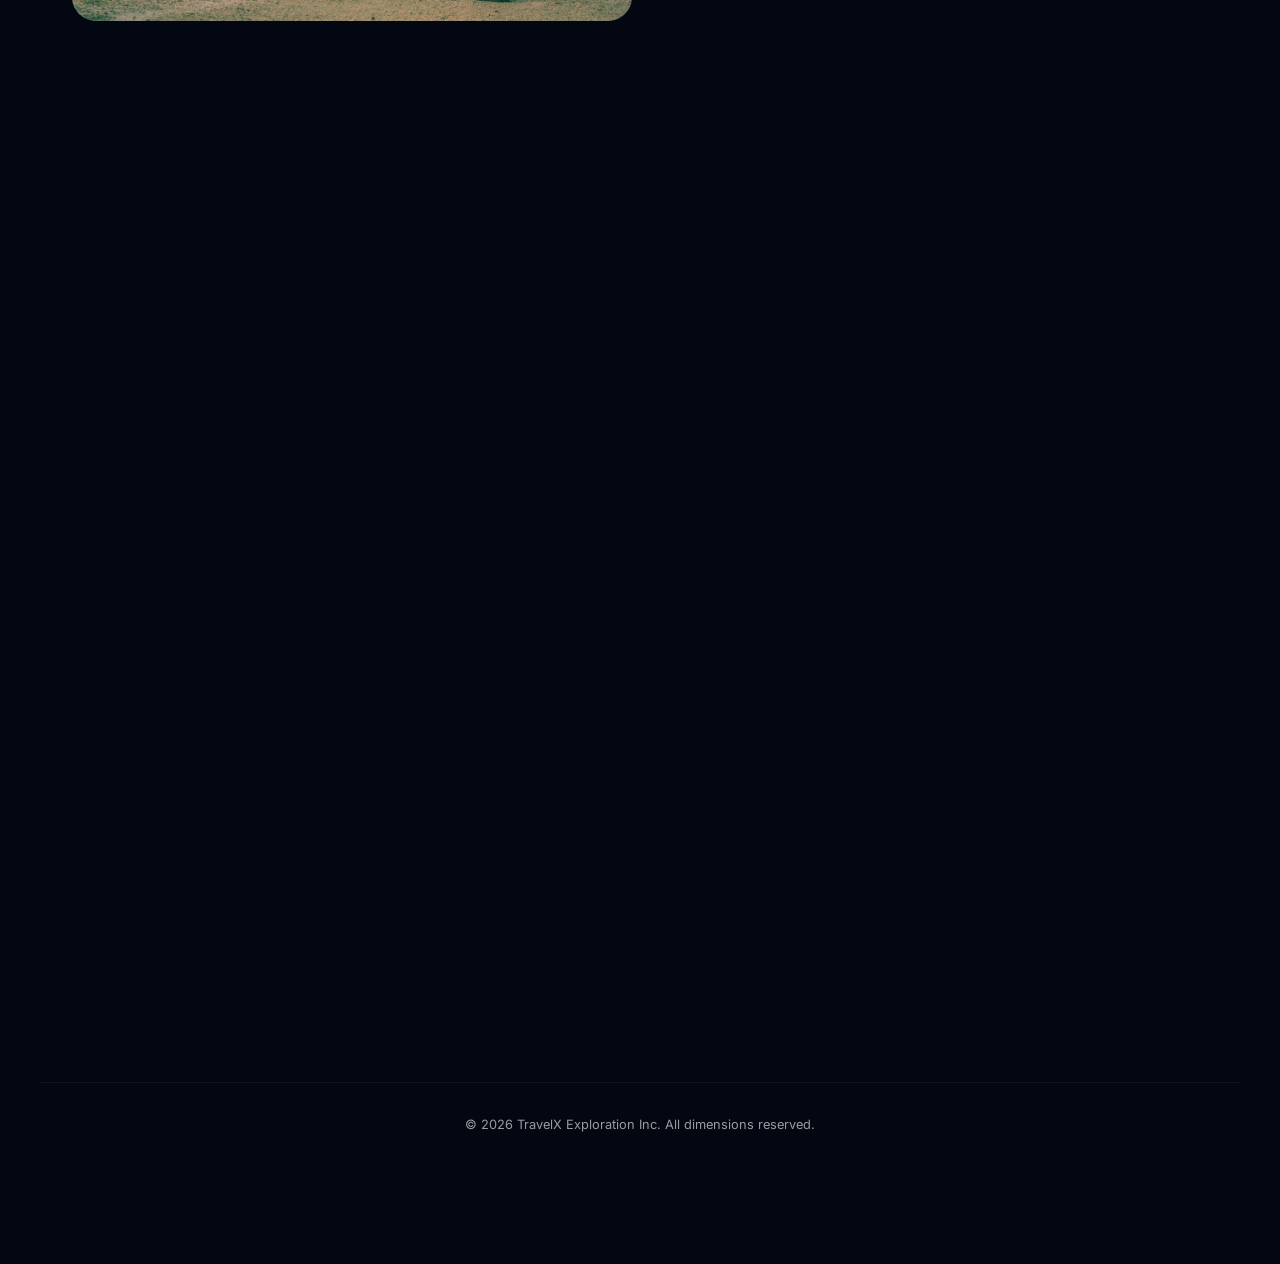
==== commit d8174210: "Task 1 Completed : landing page" ====
--- a/Level-1/Landing Page/landing_page.html
+++ b/Level-1/Landing Page/landing_page.html
@@ -126,7 +126,7 @@
             </div>
             <div class="dest-grid">
                 <div class="dest-card reveal">
-                    <img src="https://images.unsplash.com/photo-1540959733332-eab4deabeeaf?auto=format&fit=crop&q=80&w=800" alt="Tokyo">
+                    <img src="Images/Img-1.avif" alt="Tokyo">
                     <div class="dest-overlay">
                         <div class="dest-tag glass">Cyberpunk</div>
                         <div class="dest-info">
@@ -139,7 +139,7 @@
                     </div>
                 </div>
                 <div class="dest-card reveal" style="transition-delay: 0.1s;">
-                    <img src="https://images.unsplash.com/photo-1570077188670-e3a8d69ac5ff?auto=format&fit=crop&q=80&w=800" alt="Santorini">
+                    <img src="Images/Img-2.avif" alt="Santorini">
                     <div class="dest-overlay">
                         <div class="dest-tag glass">Coastal</div>
                         <div class="dest-info">
@@ -152,7 +152,7 @@
                     </div>
                 </div>
                 <div class="dest-card reveal" style="transition-delay: 0.2s;">
-                    <img src="https://images.unsplash.com/photo-1476610182048-b716b801861e?auto=format&fit=crop&q=80&w=800" alt="Iceland">
+                    <img src="Images/Img-3.webp" alt="Iceland">
                     <div class="dest-overlay">
                         <div class="dest-tag glass">Nature</div>
                         <div class="dest-info">
@@ -198,12 +198,12 @@
                 <p>Scouted moments from elite missions.</p>
             </div>
             <div class="gallery-grid">
-                <div class="gallery-item span-2 row-2 reveal"><img src="https://images.unsplash.com/photo-1530789253388-582c481c54b0?auto=format&fit=crop&q=80" alt=""></div>
-                <div class="gallery-item reveal"><img src="https://images.unsplash.com/photo-1502791451862-7bd8c1df43a7?auto=format&fit=crop&q=80" alt=""></div>
-                <div class="gallery-item reveal"><img src="https://images.unsplash.com/photo-1488085061387-422e29b40080?auto=format&fit=crop&q=80" alt=""></div>
-                <div class="gallery-item row-2 reveal"><img src="https://images.unsplash.com/photo-1507525428034-b723cf961d3e?auto=format&fit=crop&q=80" alt=""></div>
-                <div class="gallery-item reveal"><img src="https://images.unsplash.com/photo-1469854523086-cc02fe5d8800?auto=format&fit=crop&q=80" alt=""></div>
-                <div class="gallery-item span-2 reveal"><img src="https://images.unsplash.com/photo-1441974231531-c6227db76b6e?auto=format&fit=crop&q=80" alt=""></div>
+                <div class="gallery-item span-2 row-2 reveal"><img src="Images/G-1.avif" alt=""></div>
+                <div class="gallery-item reveal"><img src="Images/G-2.avif" alt=""></div>
+                <div class="gallery-item reveal"><img src="Images/G-3.avif" alt=""></div>
+                <div class="gallery-item row-2 reveal"><img src="Images/G-4.avif" alt=""></div>
+                <div class="gallery-item reveal"><img src="Images/G-5.avif" alt=""></div>
+                <div class="gallery-item span-2 reveal"><img src="Images/G-6.avif" alt=""></div>
             </div>
         </div>
     </section>
